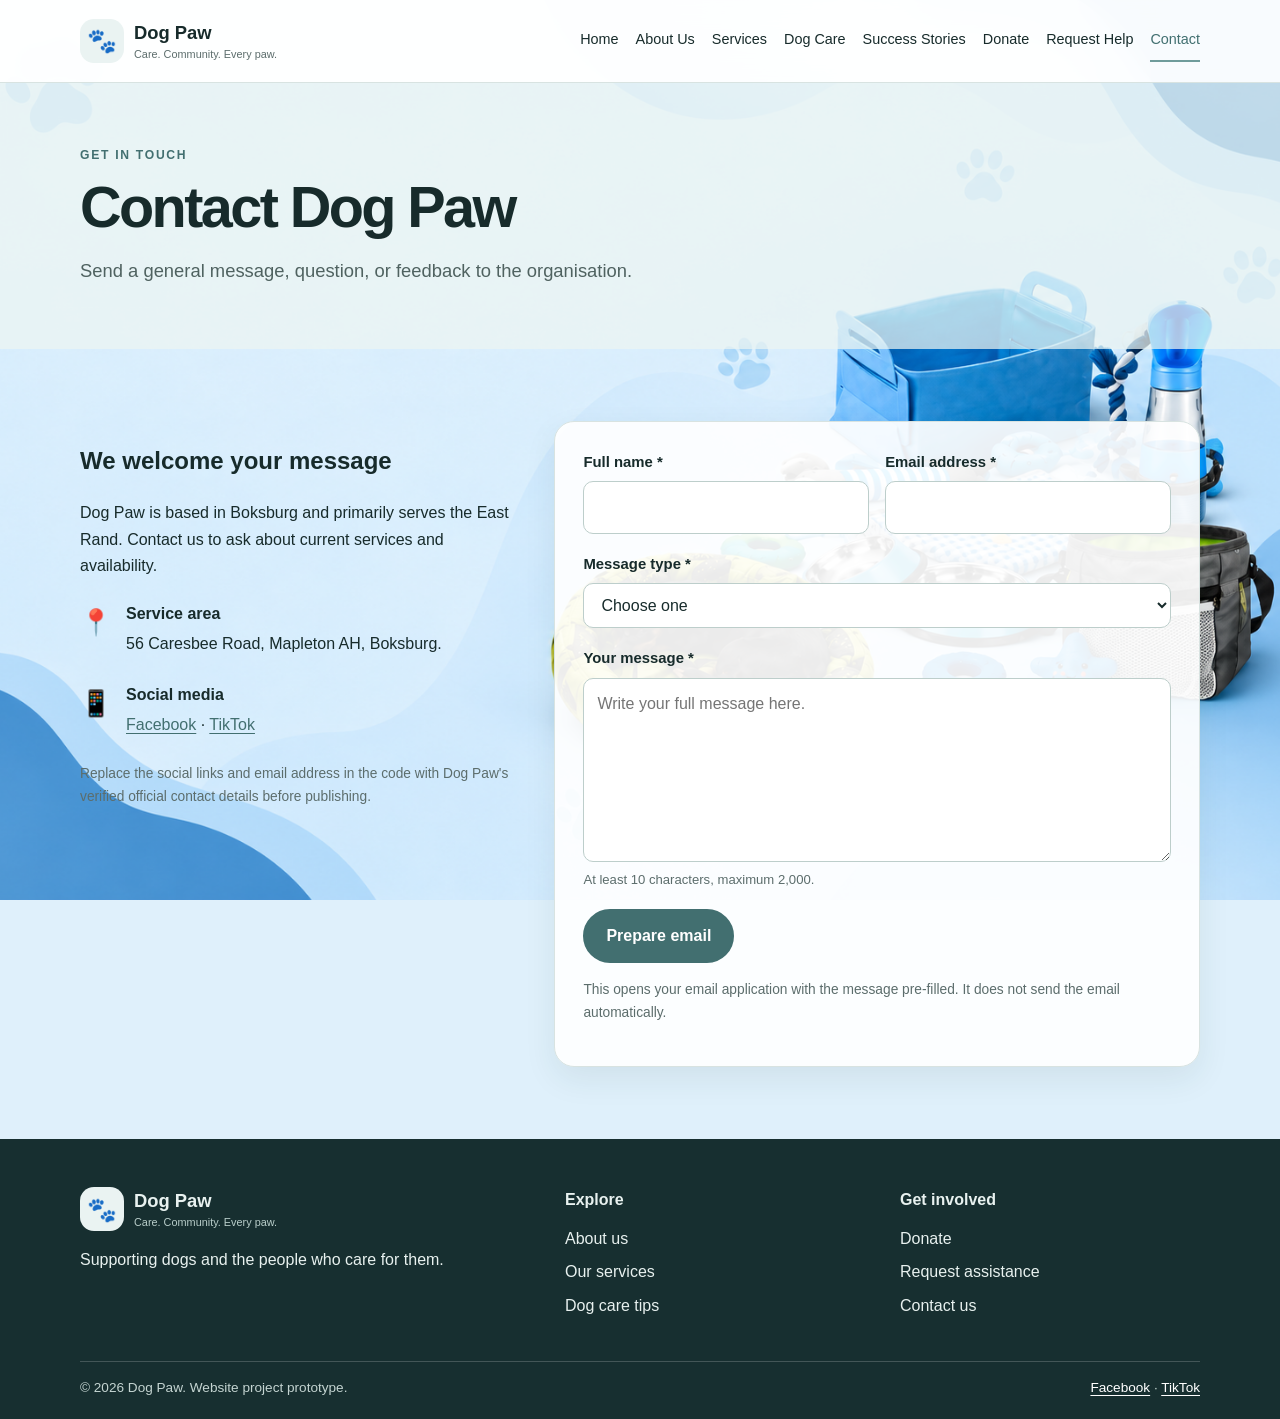
==== Dog-Paw-Final-Website/contact.html @ 816ebf90 "commit" ====
<!doctype html>
<html lang="en-ZA">
<head>
  <meta charset="utf-8">
  <meta name="viewport" content="width=device-width, initial-scale=1">
  <title>Contact Us | Dog Paw</title>
  <meta name="description" content="Send Dog Paw a general message, question, or feedback using our contact form.">
  <meta name="robots" content="index,follow">
  <link rel="stylesheet" href="css/style.css">
</head>
<body>
<a class="skip-link" href="#main">Skip to content</a>
<header class="site-header">
  <div class="container header-inner">
    <a class="brand" href="index.html" aria-label="Dog Paw home"><span class="brand-mark" aria-hidden="true">🐾</span><span>Dog Paw<small>Care. Community. Every paw.</small></span></a>
    <button class="menu-toggle" type="button" aria-expanded="false" aria-controls="site-nav">Menu</button>
    <nav class="site-nav" id="site-nav" aria-label="Main navigation">
        <a href="index.html">Home</a>
        <a href="about.html">About Us</a>
        <a href="services.html">Services</a>
        <a href="dog-care.html">Dog Care</a>
        <a href="success-stories.html">Success Stories</a>
        <a href="donate.html">Donate</a>
        <a href="enquiry.html">Request Help</a>
        <a href="contact.html" aria-current="page">Contact</a>
    </nav>
  </div>
</header>
<main id="main">
<section class="page-hero"><div class="container"><p class="eyebrow">Get in touch</p><h1>Contact Dog Paw</h1><p class="lead">Send a general message, question, or feedback to the organisation.</p></div></section>
<section class="section"><div class="container form-layout"><div><h2>We welcome your message</h2><p>Dog Paw is based in Boksburg and primarily serves the East Rand. Contact us to ask about current services and availability.</p><div class="contact-detail"><span>📍</span><div><strong>Service area</strong><p>56 Caresbee Road, Mapleton AH, Boksburg.</p></div></div><div class="contact-detail"><span>📱</span><div><strong>Social media</strong><p><a href="https://www.facebook.com/" target="_blank" rel="noopener noreferrer">Facebook</a> · <a href="https://www.tiktok.com/" target="_blank" rel="noopener noreferrer">TikTok</a></p></div></div><p class="small-note">Replace the social links and email address in the code with Dog Paw's verified official contact details before publishing.</p></div>
<form id="contact-form" class="form-card" novalidate>
<div class="form-row"><div class="field"><label for="contact-name">Full name *</label><input id="contact-name" name="name" autocomplete="name" required minlength="2"></div><div class="field"><label for="contact-email">Email address *</label><input id="contact-email" name="email" type="email" autocomplete="email" required></div></div>
<div class="field"><label for="contact-type">Message type *</label><select id="contact-type" name="type" required><option value="">Choose one</option><option>General question</option><option>Feedback</option><option>Donation</option><option>Volunteering</option><option>Partnership or sponsorship</option><option>Other</option></select></div>
<div class="field"><label for="contact-message">Your message *</label><textarea id="contact-message" name="message" rows="6" required minlength="10" maxlength="2000" placeholder="Write your full message here."></textarea><small>At least 10 characters, maximum 2,000.</small></div>
<button class="button" type="submit">Prepare email</button><p id="contact-status" class="form-message" aria-live="polite"></p><p class="small-note">This opens your email application with the message pre-filled. It does not send the email automatically.</p>
</form></div></section>
</main>
<footer class="site-footer">
  <div class="container footer-grid">
    <div><a class="brand footer-brand" href="index.html"><span class="brand-mark" aria-hidden="true">🐾</span><span>Dog Paw<small>Care. Community. Every paw.</small></span></a><p>Supporting dogs and the people who care for them.</p></div>
    <div><h2>Explore</h2><a href="about.html">About us</a><a href="services.html">Our services</a><a href="dog-care.html">Dog care tips</a></div>
    <div><h2>Get involved</h2><a href="donate.html">Donate</a><a href="enquiry.html">Request assistance</a><a href="contact.html">Contact us</a></div>
  </div>
  <div class="container footer-bottom"><p>© <span id="year">2026</span> Dog Paw. Website project prototype.</p><p><a href="https://www.facebook.com/" target="_blank" rel="noopener noreferrer">Facebook</a> · <a href="https://www.tiktok.com/" target="_blank" rel="noopener noreferrer">TikTok</a></p></div>
</footer>
<script src="js/script.js" defer></script>
</body>
</html>
---- Dog-Paw-Final-Website/css/style.css ----
/* Dog Paw shared stylesheet */
:root{--ink:#172b2b;--muted:#5c6d6c;--brand:#6f9b9b;--brand-dark:#426f70;--soft:#eaf3f2;--cream:#fbf8f1;--white:#fff;--accent:#f2c66d;--line:#d8e3e1;--shadow:0 12px 32px rgba(29,58,57,.08);--radius:20px}
*{box-sizing:border-box}html{scroll-behavior:smooth}body{margin:0;font-family:Arial,Helvetica,sans-serif;color:var(--ink);background-color:#dff0fb;background-image:url("../images/dog-paw-background.png");background-size:cover;background-position:center top;background-repeat:no-repeat;background-attachment:fixed;line-height:1.65}img{max-width:100%;height:auto}a{color:var(--brand-dark);text-underline-offset:3px}a:hover{color:#244e4e}button,input,select,textarea{font:inherit}button,a{touch-action:manipulation}.container{width:min(1120px,calc(100% - 40px));margin-inline:auto}.narrow{max-width:790px}.skip-link{position:absolute;left:-9999px;top:8px;background:#fff;padding:10px;z-index:100}.skip-link:focus{left:10px}.site-header{position:sticky;top:0;z-index:20;background:rgba(255,255,255,.96);backdrop-filter:blur(12px);border-bottom:1px solid var(--line)}.header-inner{min-height:82px;display:flex;align-items:center;justify-content:space-between;gap:24px}.brand{display:flex;align-items:center;gap:10px;text-decoration:none;color:var(--ink);font-weight:800;font-size:1.15rem;line-height:1.15}.brand-mark{display:grid;place-items:center;width:44px;height:44px;border-radius:14px;background:var(--soft);font-size:1.5rem}.brand small{display:block;color:var(--muted);font-size:.68rem;font-weight:500;margin-top:5px}.site-nav{display:flex;align-items:center;gap:17px}.site-nav a{font-size:.9rem;text-decoration:none;color:var(--ink);padding:8px 0;border-bottom:2px solid transparent}.site-nav a:hover,.site-nav a[aria-current=page]{color:var(--brand-dark);border-color:var(--brand)}.menu-toggle{display:none;border:1px solid var(--line);background:white;border-radius:10px;padding:8px 12px}.hero{background:rgba(243,248,246,.68);padding:72px 0 76px;overflow:hidden}.hero-grid{display:grid;grid-template-columns:1.1fr .9fr;align-items:center;gap:50px}.eyebrow{text-transform:uppercase;letter-spacing:.14em;font-size:.76rem;font-weight:800;color:var(--brand-dark);margin:0 0 12px}.hero h1,.page-hero h1{font-size:clamp(2.4rem,5vw,4.6rem);line-height:1.06;letter-spacing:-.045em;margin:0 0 22px;max-width:780px}.lead{font-size:1.15rem;color:#4f6260;max-width:720px}.button-row{display:flex;flex-wrap:wrap;gap:12px;margin:28px 0}.button{display:inline-flex;justify-content:center;align-items:center;gap:8px;background:var(--brand-dark);color:#fff;text-decoration:none;font-weight:700;border:2px solid var(--brand-dark);border-radius:999px;padding:12px 21px;cursor:pointer;transition:transform .2s,background .2s,box-shadow .2s}.button:hover{background:#315c5d;color:#fff;transform:translateY(-2px);box-shadow:0 7px 18px #426f7030}.button-outline{background:transparent;color:var(--brand-dark)}.button-outline:hover{background:var(--soft);color:var(--brand-dark)}.button-light{background:#fff;border-color:#fff;color:var(--brand-dark)}.button-light:hover{background:var(--cream);color:var(--brand-dark)}.small-note,.muted{font-size:.86rem;color:var(--muted)}.hero-art{min-height:370px;border-radius:40% 40% 28px 28px;background:#dcebe5;position:relative;display:grid;place-items:center;overflow:hidden}.sun{position:absolute;width:250px;height:250px;border-radius:50%;background:#f4d78d;right:4%;top:7%}.dog-emoji{position:relative;z-index:1;font-size:clamp(8rem,18vw,13rem);filter:drop-shadow(0 12px 5px #344b3c20);animation:floaty 4s ease-in-out infinite}.paw{position:absolute;font-size:3rem;opacity:.6}.paw-one{left:10%;top:20%;transform:rotate(-20deg)}.paw-two{right:13%;bottom:17%;transform:rotate(20deg)}.hero-sticker{position:absolute;bottom:22px;left:20px;background:#fff;border-radius:999px;padding:9px 15px;font-size:.85rem;font-weight:800;box-shadow:var(--shadow)}@keyframes floaty{0%,100%{transform:translateY(0)}50%{transform:translateY(-8px)}}.section{padding:72px 0}.section-tint{background:rgba(251,248,241,.68)}.section-heading{text-align:center;max-width:720px;margin:0 auto 36px}.section-heading h2,.split h2,.narrow h2,.container>h2{font-size:clamp(1.8rem,3vw,2.6rem);line-height:1.2;letter-spacing:-.025em;margin:0 0 14px}.card-grid{display:grid;gap:20px}.card-grid.three{grid-template-columns:repeat(3,minmax(0,1fr))}.card-grid.two{grid-template-columns:repeat(2,minmax(0,1fr))}.card{border:1px solid var(--line);border-radius:var(--radius);padding:25px;background:rgba(255,255,255,.88);box-shadow:var(--shadow);transition:transform .2s,box-shadow .2s}.card:hover{transform:translateY(-3px);box-shadow:0 16px 38px rgba(29,58,57,.12)}.card h2,.card h3{font-size:1.25rem;line-height:1.25;margin:12px 0}.card-icon{font-size:2rem;width:58px;height:58px;display:grid;place-items:center;border-radius:17px;background:var(--soft)}.text-link{font-weight:800;text-decoration:none}.split{display:grid;grid-template-columns:1fr 1fr;gap:44px;align-items:center}.quote-card{background:rgba(255,255,255,.9);border-radius:var(--radius);padding:35px;box-shadow:var(--shadow);border:1px solid var(--line)}.quote-mark{font-size:4rem;line-height:.8;color:var(--brand)}.quote-card p{font-size:1.5rem;line-height:1.35;font-weight:700}.quote-label{font-size:.85rem;color:var(--muted)}.cta-band{background:var(--brand-dark);color:#fff;padding:35px 40px;border-radius:var(--radius);display:flex;align-items:center;justify-content:space-between;gap:24px}.cta-band .eyebrow{color:#d9eeee}.cta-band h2{font-size:clamp(1.7rem,3vw,2.3rem);line-height:1.2;margin:0 0 8px}.cta-band p{margin:5px 0}.page-hero{padding:62px 0;background:rgba(238,246,243,.72)}.page-hero h1{font-size:clamp(2.3rem,5vw,3.6rem);margin-bottom:14px}.page-hero .lead{margin-bottom:0}.form-layout{display:grid;grid-template-columns:.8fr 1.2fr;gap:44px;align-items:start}.form-card{padding:28px;border:1px solid var(--line);border-radius:var(--radius);box-shadow:var(--shadow);background:rgba(255,255,255,.92)}.form-row{display:grid;grid-template-columns:1fr 1fr;gap:16px}.field{display:flex;flex-direction:column;gap:7px;margin-bottom:18px}.field label,.search-bar label{font-weight:700;font-size:.93rem}.field input,.field select,.field textarea,.search-bar input{width:100%;border:1px solid #bdcecb;border-radius:10px;padding:12px 13px;color:var(--ink);background:#fff}.field input:focus,.field select:focus,.field textarea:focus,.search-bar input:focus{outline:3px solid #6f9b9b45;border-color:var(--brand-dark)}.field small{color:var(--muted);font-size:.82rem}.form-message{font-weight:700}.form-message.error{color:#9c2f2f}.form-message.success{color:#286344}.result-card,.notice{background:var(--soft);border-left:4px solid var(--brand);padding:16px 18px;border-radius:10px;margin:18px 0}.result-card h3{margin-top:0}.contact-detail{display:flex;gap:14px;align-items:flex-start;margin:22px 0}.contact-detail>span{font-size:1.6rem}.contact-detail p{margin:3px 0}.search-bar{display:grid;grid-template-columns:1fr 2fr 1fr;align-items:center;gap:15px;margin:0 0 25px}.search-bar input{min-width:0}.searchable[hidden]{display:none}.center{text-align:center;margin-top:32px}.accordion{display:grid;gap:12px;margin-top:20px}.accordion details{border:1px solid var(--line);border-radius:12px;padding:16px 19px;background:rgba(255,255,255,.9)}.accordion summary{cursor:pointer;font-weight:800}.accordion details p{margin-bottom:0}.nice-list{padding-left:22px}.nice-list li{margin:10px 0}.story-placeholder{display:grid;place-items:center;min-height:150px;border-radius:14px;background:var(--soft);font-size:4rem}.mt-large{margin-top:48px}.site-footer{background:#172f30;color:#e8f1ef;padding:48px 0 20px}.footer-grid{display:grid;grid-template-columns:1.5fr 1fr 1fr;gap:35px}.footer-brand{color:#fff}.footer-brand small{color:#b9ceca}.site-footer h2{font-size:1rem;margin:0 0 12px}.site-footer a{color:#e8f1ef}.footer-grid>div:not(:first-child) a{display:block;margin:7px 0;text-decoration:none}.footer-bottom{display:flex;justify-content:space-between;gap:20px;border-top:1px solid #ffffff30;margin-top:35px;padding-top:15px;font-size:.85rem;color:#c4d4d1}.footer-bottom p{margin:0}.footer-bottom a{color:#fff}.donation-card{background:#fff9e9}.donation-card .card-icon{background:#fff0c8}
@media(max-width:960px){.site-nav{gap:10px}.site-nav a{font-size:.82rem}.hero-grid{gap:25px}.form-layout{gap:25px}}
@media(max-width:780px){.header-inner{min-height:72px}.menu-toggle{display:block}.site-nav{display:none;position:absolute;top:71px;left:0;right:0;background:#fff;border-bottom:1px solid var(--line);padding:14px 22px 22px;box-shadow:var(--shadow);flex-direction:column;align-items:stretch;gap:3px}.site-nav.open{display:flex}.site-nav a{padding:10px 4px;font-size:1rem}.hero{padding:48px 0}.hero-grid,.split,.form-layout{grid-template-columns:1fr}.hero-art{min-height:280px;order:-1}.card-grid.three{grid-template-columns:repeat(2,minmax(0,1fr))}.cta-band{align-items:flex-start;flex-direction:column}.search-bar{grid-template-columns:1fr}.footer-grid{grid-template-columns:1fr 1fr}.footer-grid>div:first-child{grid-column:1/-1}}
@media(max-width:520px){.container{width:min(100% - 28px,1120px)}.section{padding:52px 0}.page-hero{padding:45px 0}.card-grid.three,.card-grid.two,.form-row,.footer-grid{grid-template-columns:1fr}.footer-grid>div:first-child{grid-column:auto}.hero h1{font-size:2.55rem}.hero-art{min-height:240px}.form-card{padding:20px}.cta-band{padding:26px 22px}.footer-bottom{flex-direction:column}.button-row{align-items:stretch}.button-row .button{width:100%}}
@media(prefers-reduced-motion:reduce){*,*::before,*::after{scroll-behavior:auto!important;animation-duration:.01ms!important;animation-iteration-count:1!important;transition-duration:.01ms!important}}

.service-map{height:360px;width:100%;border:1px solid var(--line);border-radius:16px;overflow:hidden;margin:18px 0}.leaflet-popup-content{font-family:Arial,Helvetica,sans-serif;line-height:1.5}
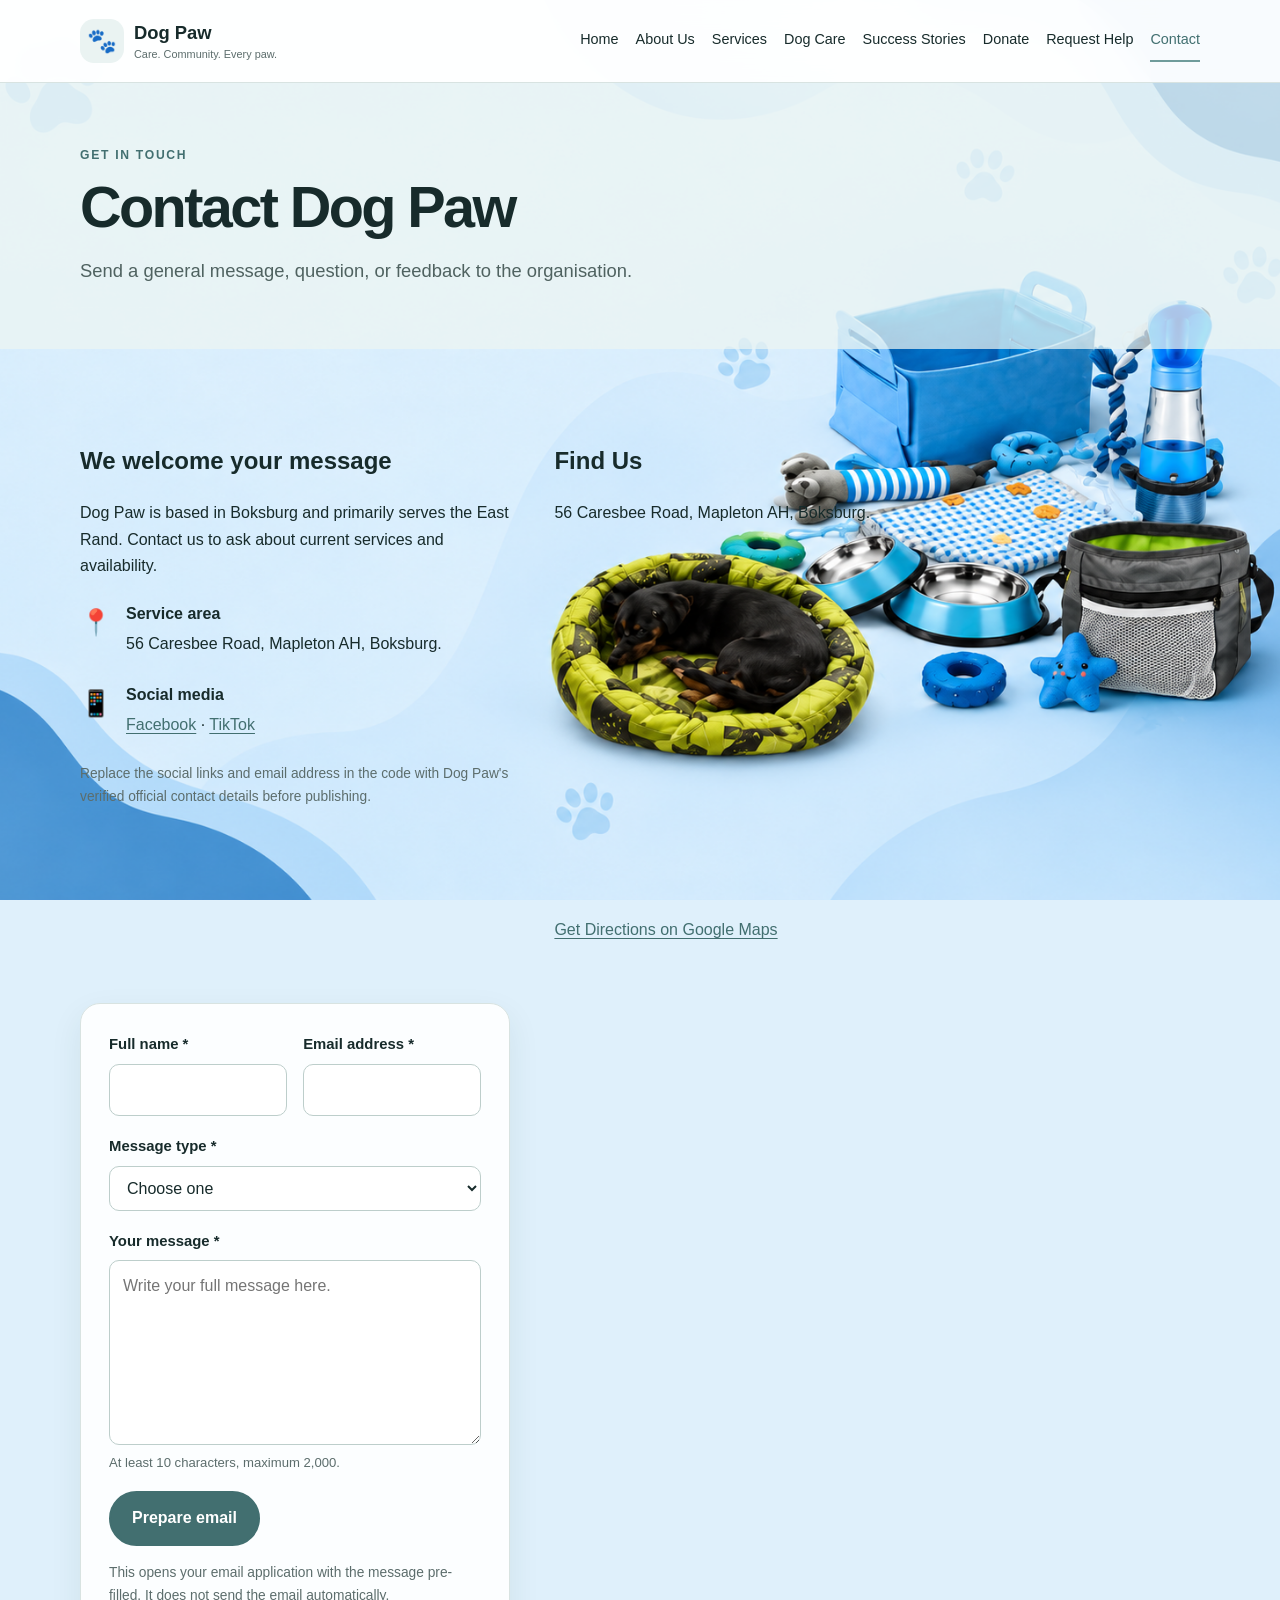
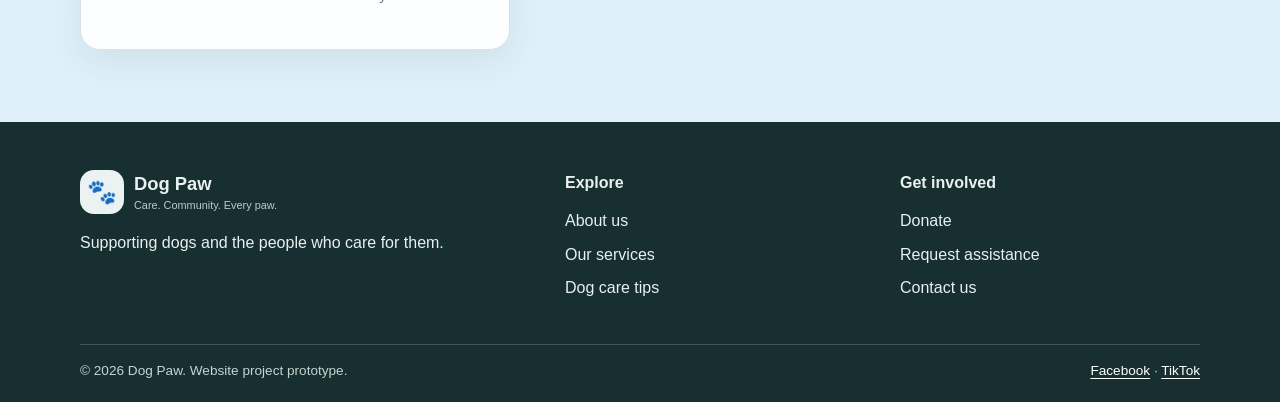
==== commit 9aa266c3: "commit" ====
--- a/Dog-Paw-Final-Website/contact.html
+++ b/Dog-Paw-Final-Website/contact.html
@@ -29,6 +29,29 @@
 <main id="main">
 <section class="page-hero"><div class="container"><p class="eyebrow">Get in touch</p><h1>Contact Dog Paw</h1><p class="lead">Send a general message, question, or feedback to the organisation.</p></div></section>
 <section class="section"><div class="container form-layout"><div><h2>We welcome your message</h2><p>Dog Paw is based in Boksburg and primarily serves the East Rand. Contact us to ask about current services and availability.</p><div class="contact-detail"><span>📍</span><div><strong>Service area</strong><p>56 Caresbee Road, Mapleton AH, Boksburg.</p></div></div><div class="contact-detail"><span>📱</span><div><strong>Social media</strong><p><a href="https://www.facebook.com/" target="_blank" rel="noopener noreferrer">Facebook</a> · <a href="https://www.tiktok.com/" target="_blank" rel="noopener noreferrer">TikTok</a></p></div></div><p class="small-note">Replace the social links and email address in the code with Dog Paw's verified official contact details before publishing.</p></div>
+  <!-- Interactive Google Map -->
+<div class="map-container">
+    <h2>Find Us</h2>
+    <p>56 Caresbee Road, Mapleton AH, Boksburg.</p>
+
+    <iframe
+        title="Dog Paw location in Boksburg"
+        src="https://maps.google.com/maps?q=56%20Caresbee%20Road%2C%20Mapleton%20AH%2C%20Boksburg%2C%20South%20Africa&z=15&output=embed"
+        width="100%"
+        height="350"
+        style="border: 0; border-radius: 10px;"
+        loading="lazy"
+        allowfullscreen>
+    </iframe>
+
+    <p>
+        <a href="https://www.google.com/maps/search/?api=1&query=56%20Caresbee%20Road%2C%20Mapleton%20AH%2C%20Boksburg%2C%20South%20Africa"
+           target="_blank"
+           rel="noopener noreferrer">
+            Get Directions on Google Maps
+        </a>
+    </p>
+</div>
 <form id="contact-form" class="form-card" novalidate>
 <div class="form-row"><div class="field"><label for="contact-name">Full name *</label><input id="contact-name" name="name" autocomplete="name" required minlength="2"></div><div class="field"><label for="contact-email">Email address *</label><input id="contact-email" name="email" type="email" autocomplete="email" required></div></div>
 <div class="field"><label for="contact-type">Message type *</label><select id="contact-type" name="type" required><option value="">Choose one</option><option>General question</option><option>Feedback</option><option>Donation</option><option>Volunteering</option><option>Partnership or sponsorship</option><option>Other</option></select></div>
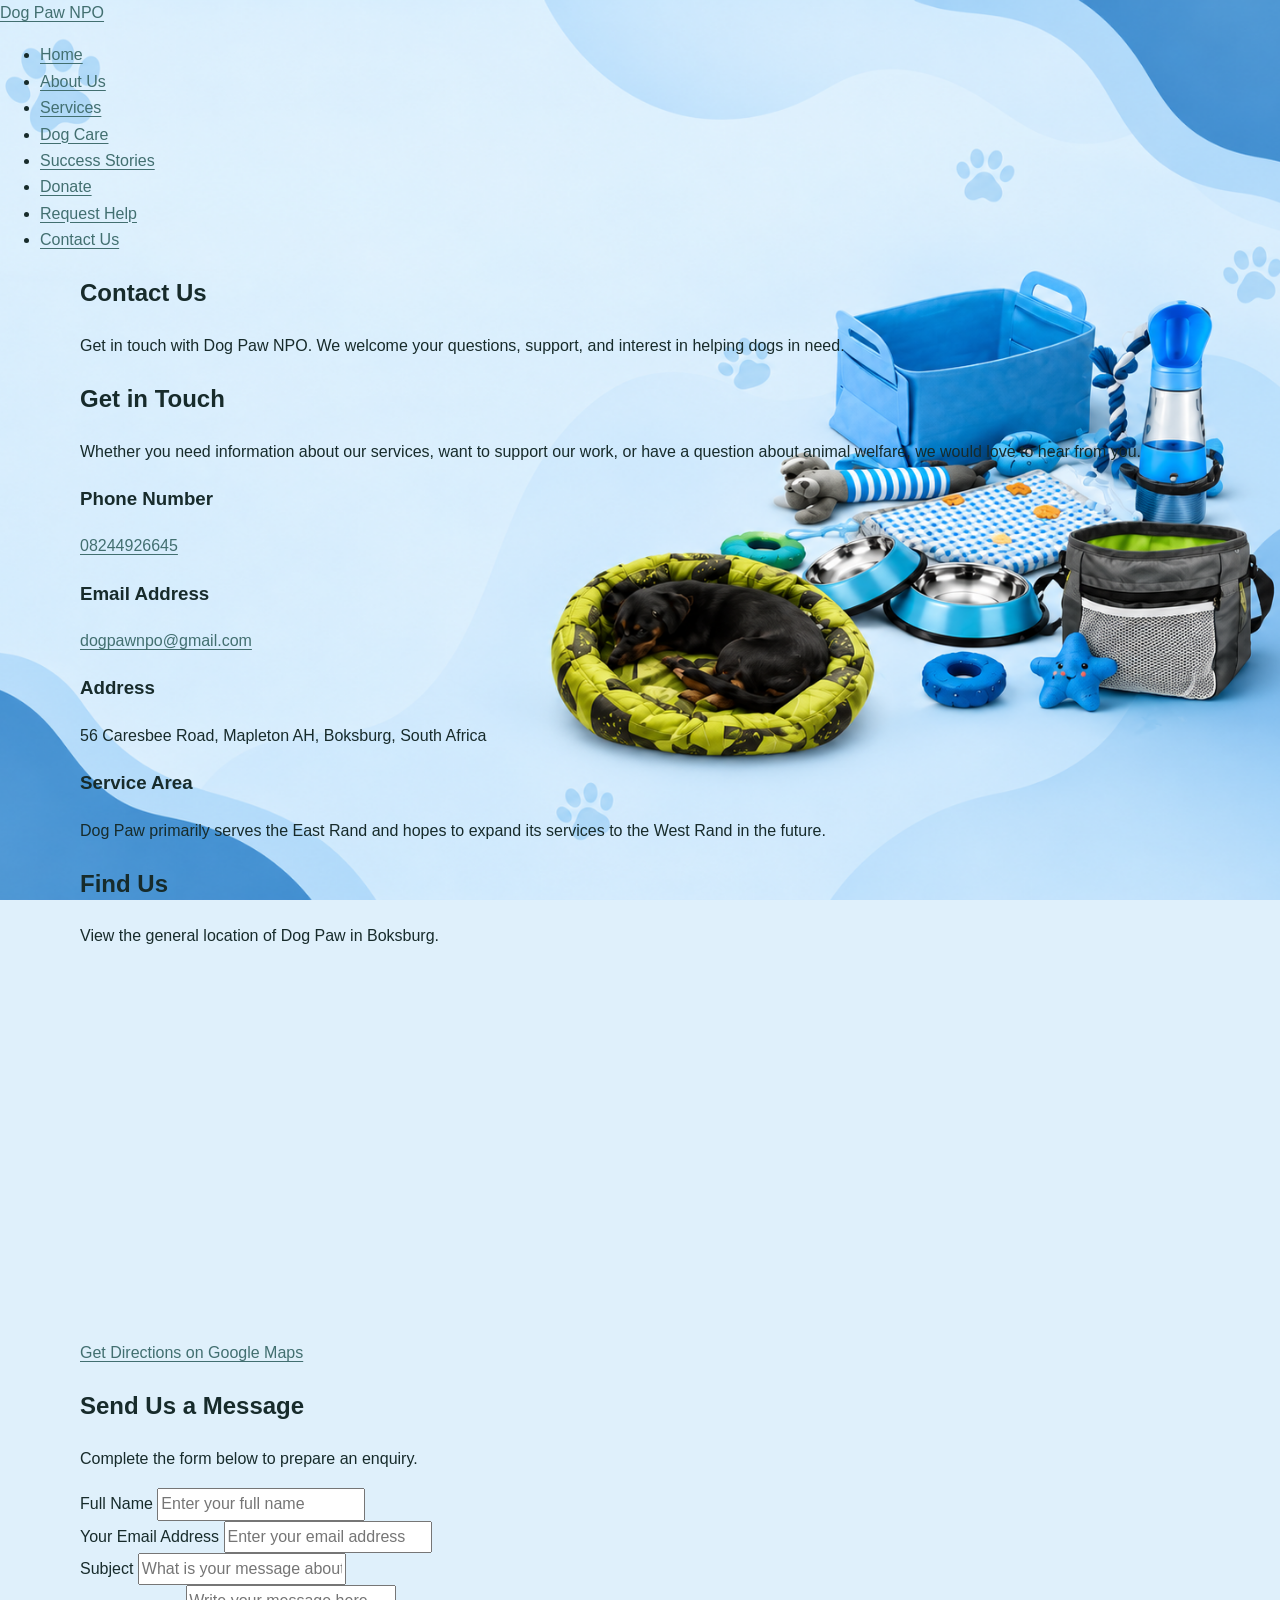
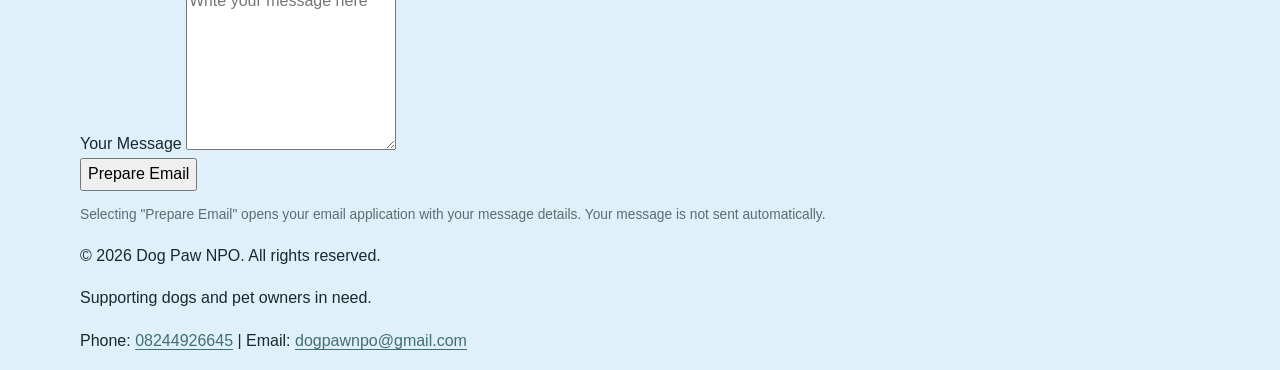
==== commit d112b396: "commit" ====
--- a/Dog-Paw-Final-Website/contact.html
+++ b/Dog-Paw-Final-Website/contact.html
@@ -1,72 +1,213 @@
-<!doctype html>
-<html lang="en-ZA">
+<!DOCTYPE html>
+<html lang="en">
 <head>
-  <meta charset="utf-8">
-  <meta name="viewport" content="width=device-width, initial-scale=1">
-  <title>Contact Us | Dog Paw</title>
-  <meta name="description" content="Send Dog Paw a general message, question, or feedback using our contact form.">
-  <meta name="robots" content="index,follow">
-  <link rel="stylesheet" href="css/style.css">
+    <meta charset="UTF-8">
+    <meta name="viewport" content="width=device-width, initial-scale=1.0">
+    <meta name="description" content="Contact Dog Paw NPO for information about dog welfare, support for pet owners, donations, and community assistance.">
+    <title>Contact Us | Dog Paw NPO</title>
+    <link rel="stylesheet" href="css/style.css">
 </head>
+
 <body>
-<a class="skip-link" href="#main">Skip to content</a>
-<header class="site-header">
-  <div class="container header-inner">
-    <a class="brand" href="index.html" aria-label="Dog Paw home"><span class="brand-mark" aria-hidden="true">🐾</span><span>Dog Paw<small>Care. Community. Every paw.</small></span></a>
-    <button class="menu-toggle" type="button" aria-expanded="false" aria-controls="site-nav">Menu</button>
-    <nav class="site-nav" id="site-nav" aria-label="Main navigation">
-        <a href="index.html">Home</a>
-        <a href="about.html">About Us</a>
-        <a href="services.html">Services</a>
-        <a href="dog-care.html">Dog Care</a>
-        <a href="success-stories.html">Success Stories</a>
-        <a href="donate.html">Donate</a>
-        <a href="enquiry.html">Request Help</a>
-        <a href="contact.html" aria-current="page">Contact</a>
-    </nav>
-  </div>
-</header>
-<main id="main">
-<section class="page-hero"><div class="container"><p class="eyebrow">Get in touch</p><h1>Contact Dog Paw</h1><p class="lead">Send a general message, question, or feedback to the organisation.</p></div></section>
-<section class="section"><div class="container form-layout"><div><h2>We welcome your message</h2><p>Dog Paw is based in Boksburg and primarily serves the East Rand. Contact us to ask about current services and availability.</p><div class="contact-detail"><span>📍</span><div><strong>Service area</strong><p>56 Caresbee Road, Mapleton AH, Boksburg.</p></div></div><div class="contact-detail"><span>📱</span><div><strong>Social media</strong><p><a href="https://www.facebook.com/" target="_blank" rel="noopener noreferrer">Facebook</a> · <a href="https://www.tiktok.com/" target="_blank" rel="noopener noreferrer">TikTok</a></p></div></div><p class="small-note">Replace the social links and email address in the code with Dog Paw's verified official contact details before publishing.</p></div>
-  <!-- Interactive Google Map -->
-<div class="map-container">
-    <h2>Find Us</h2>
-    <p>56 Caresbee Road, Mapleton AH, Boksburg.</p>
-
-    <iframe
-        title="Dog Paw location in Boksburg"
-        src="https://maps.google.com/maps?q=56%20Caresbee%20Road%2C%20Mapleton%20AH%2C%20Boksburg%2C%20South%20Africa&z=15&output=embed"
-        width="100%"
-        height="350"
-        style="border: 0; border-radius: 10px;"
-        loading="lazy"
-        allowfullscreen>
-    </iframe>
-
-    <p>
-        <a href="https://www.google.com/maps/search/?api=1&query=56%20Caresbee%20Road%2C%20Mapleton%20AH%2C%20Boksburg%2C%20South%20Africa"
-           target="_blank"
-           rel="noopener noreferrer">
-            Get Directions on Google Maps
-        </a>
-    </p>
-</div>
-<form id="contact-form" class="form-card" novalidate>
-<div class="form-row"><div class="field"><label for="contact-name">Full name *</label><input id="contact-name" name="name" autocomplete="name" required minlength="2"></div><div class="field"><label for="contact-email">Email address *</label><input id="contact-email" name="email" type="email" autocomplete="email" required></div></div>
-<div class="field"><label for="contact-type">Message type *</label><select id="contact-type" name="type" required><option value="">Choose one</option><option>General question</option><option>Feedback</option><option>Donation</option><option>Volunteering</option><option>Partnership or sponsorship</option><option>Other</option></select></div>
-<div class="field"><label for="contact-message">Your message *</label><textarea id="contact-message" name="message" rows="6" required minlength="10" maxlength="2000" placeholder="Write your full message here."></textarea><small>At least 10 characters, maximum 2,000.</small></div>
-<button class="button" type="submit">Prepare email</button><p id="contact-status" class="form-message" aria-live="polite"></p><p class="small-note">This opens your email application with the message pre-filled. It does not send the email automatically.</p>
-</form></div></section>
-</main>
-<footer class="site-footer">
-  <div class="container footer-grid">
-    <div><a class="brand footer-brand" href="index.html"><span class="brand-mark" aria-hidden="true">🐾</span><span>Dog Paw<small>Care. Community. Every paw.</small></span></a><p>Supporting dogs and the people who care for them.</p></div>
-    <div><h2>Explore</h2><a href="about.html">About us</a><a href="services.html">Our services</a><a href="dog-care.html">Dog care tips</a></div>
-    <div><h2>Get involved</h2><a href="donate.html">Donate</a><a href="enquiry.html">Request assistance</a><a href="contact.html">Contact us</a></div>
-  </div>
-  <div class="container footer-bottom"><p>© <span id="year">2026</span> Dog Paw. Website project prototype.</p><p><a href="https://www.facebook.com/" target="_blank" rel="noopener noreferrer">Facebook</a> · <a href="https://www.tiktok.com/" target="_blank" rel="noopener noreferrer">TikTok</a></p></div>
-</footer>
-<script src="js/script.js" defer></script>
+
+    <header>
+        <nav class="navbar">
+            <a href="index.html" class="logo">Dog Paw NPO</a>
+
+            <ul class="nav-links">
+                <li><a href="index.html">Home</a></li>
+                <li><a href="about.html">About Us</a></li>
+                <li><a href="services.html">Services</a></li>
+                <li><a href="dog-care.html">Dog Care</a></li>
+                <li><a href="success-stories.html">Success Stories</a></li>
+                <li><a href="donate.html">Donate</a></li>
+                <li><a href="enquiry.html">Request Help</a></li>
+                <li><a href="contact.html" aria-current="page">Contact Us</a></li>
+            </ul>
+        </nav>
+    </header>
+
+    <main>
+        <section class="page-header">
+            <div class="container">
+                <h1>Contact Us</h1>
+                <p>Get in touch with Dog Paw NPO. We welcome your questions, support, and interest in helping dogs in need.</p>
+            </div>
+        </section>
+
+        <section class="contact-section">
+            <div class="container">
+
+                <div class="contact-details">
+                    <h2>Get in Touch</h2>
+
+                    <p>
+                        Whether you need information about our services,
+                        want to support our work, or have a question about
+                        animal welfare, we would love to hear from you.
+                    </p>
+
+                    <div class="contact-item">
+                        <h3>Phone Number</h3>
+                        <p>
+                            <a href="tel:08244926645">08244926645</a>
+                        </p>
+                    </div>
+
+                    <div class="contact-item">
+                        <h3>Email Address</h3>
+                        <p>
+                            <a href="mailto:dogpawnpo@gmail.com">
+                                dogpawnpo@gmail.com
+                            </a>
+                        </p>
+                    </div>
+
+                    <div class="contact-item">
+                        <h3>Address</h3>
+                        <p>56 Caresbee Road, Mapleton AH, Boksburg, South Africa</p>
+                    </div>
+
+                    <div class="contact-item">
+                        <h3>Service Area</h3>
+                        <p>
+                            Dog Paw primarily serves the East Rand and hopes
+                            to expand its services to the West Rand in the future.
+                        </p>
+                    </div>
+                </div>
+
+                <div class="map-container">
+                    <h2>Find Us</h2>
+                    <p>View the general location of Dog Paw in Boksburg.</p>
+
+                    <iframe
+                        title="Map showing the address of Dog Paw NPO in Boksburg"
+                        src="https://maps.google.com/maps?q=56%20Caresbee%20Road%2C%20Mapleton%20AH%2C%20Boksburg%2C%20South%20Africa&z=14&output=embed"
+                        width="100%"
+                        height="350"
+                        style="border: 0; border-radius: 10px;"
+                        loading="lazy"
+                        referrerpolicy="no-referrer-when-downgrade"
+                        allowfullscreen>
+                    </iframe>
+
+                    <p>
+                        <a
+                            href="https://www.google.com/maps/search/?api=1&query=56%20Caresbee%20Road%2C%20Mapleton%20AH%2C%20Boksburg%2C%20South%20Africa"
+                            target="_blank"
+                            rel="noopener noreferrer">
+                            Get Directions on Google Maps
+                        </a>
+                    </p>
+                </div>
+
+                <div class="contact-form-container">
+                    <h2>Send Us a Message</h2>
+                    <p>Complete the form below to prepare an enquiry.</p>
+
+                    <form id="contact-form">
+
+                        <div class="form-group">
+                            <label for="name">Full Name</label>
+                            <input
+                                type="text"
+                                id="name"
+                                name="name"
+                                placeholder="Enter your full name"
+                                required>
+                        </div>
+
+                        <div class="form-group">
+                            <label for="email">Your Email Address</label>
+                            <input
+                                type="email"
+                                id="email"
+                                name="email"
+                                placeholder="Enter your email address"
+                                required>
+                        </div>
+
+                        <div class="form-group">
+                            <label for="subject">Subject</label>
+                            <input
+                                type="text"
+                                id="subject"
+                                name="subject"
+                                placeholder="What is your message about?"
+                                required>
+                        </div>
+
+                        <div class="form-group">
+                            <label for="message">Your Message</label>
+                            <textarea
+                                id="message"
+                                name="message"
+                                rows="6"
+                                placeholder="Write your message here"
+                                required></textarea>
+                        </div>
+
+                        <button type="submit" class="btn">
+                            Prepare Email
+                        </button>
+
+                    </form>
+
+                    <p class="small-note">
+                        Selecting "Prepare Email" opens your email application
+                        with your message details. Your message is not sent
+                        automatically.
+                    </p>
+                </div>
+
+            </div>
+        </section>
+    </main>
+
+    <footer>
+        <div class="container">
+            <p>&copy; 2026 Dog Paw NPO. All rights reserved.</p>
+            <p>Supporting dogs and pet owners in need.</p>
+            <p>
+                Phone:
+                <a href="tel:08244926645">08244926645</a>
+                |
+                Email:
+                <a href="mailto:dogpawnpo@gmail.com">dogpawnpo@gmail.com</a>
+            </p>
+        </div>
+    </footer>
+
+    <script src="js/script.js"></script>
+
+    <script>
+        const contactForm = document.getElementById("contact-form");
+
+        if (contactForm) {
+            contactForm.addEventListener("submit", function (event) {
+                event.preventDefault();
+
+                const name = document.getElementById("name").value.trim();
+                const email = document.getElementById("email").value.trim();
+                const subject = document.getElementById("subject").value.trim();
+                const message = document.getElementById("message").value.trim();
+
+                const recipient = "dogpawnpo@gmail.com";
+                const emailSubject = encodeURIComponent(subject);
+                const emailBody = encodeURIComponent(
+                    "Name: " + name +
+                    "\nEmail: " + email +
+                    "\n\nMessage:\n" + message
+                );
+
+                window.location.href =
+                    "mailto:" + recipient +
+                    "?subject=" + emailSubject +
+                    "&body=" + emailBody;
+            });
+        }
+    </script>
+
 </body>
-</html>
+</html>
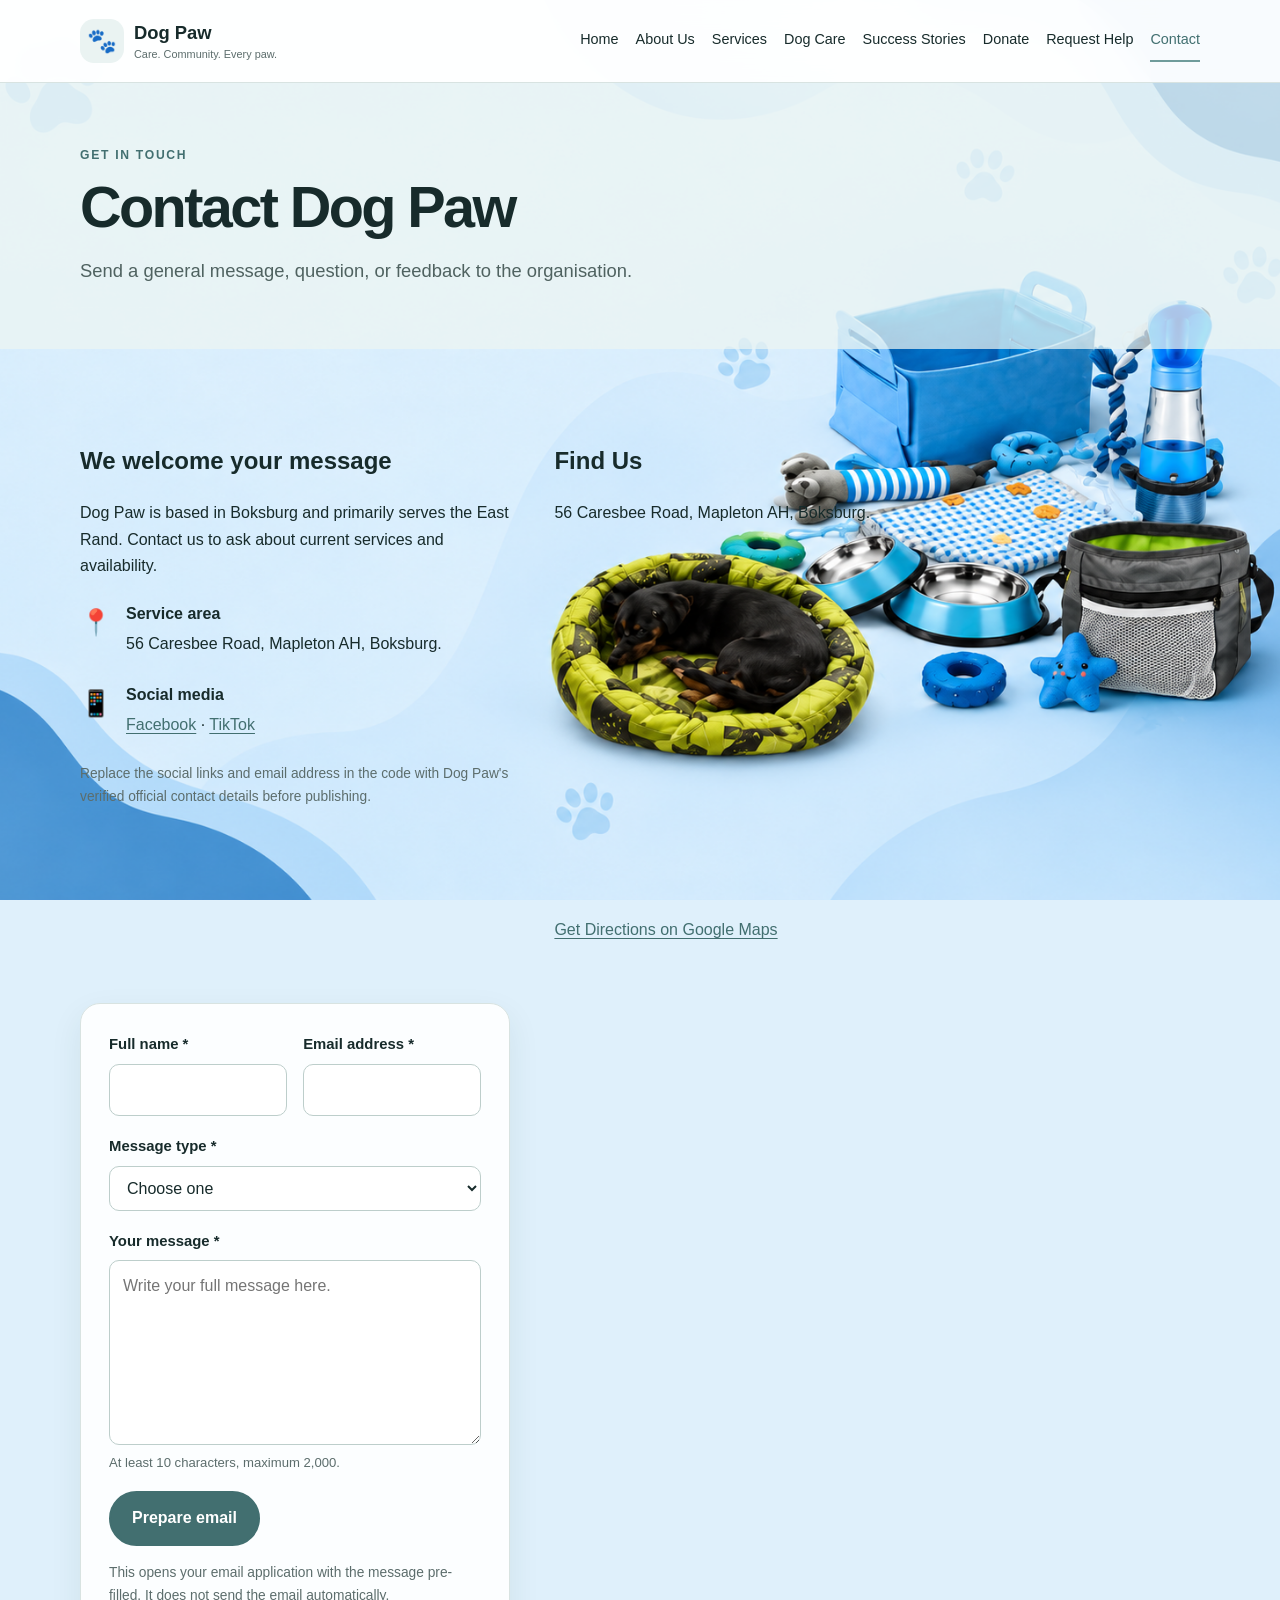
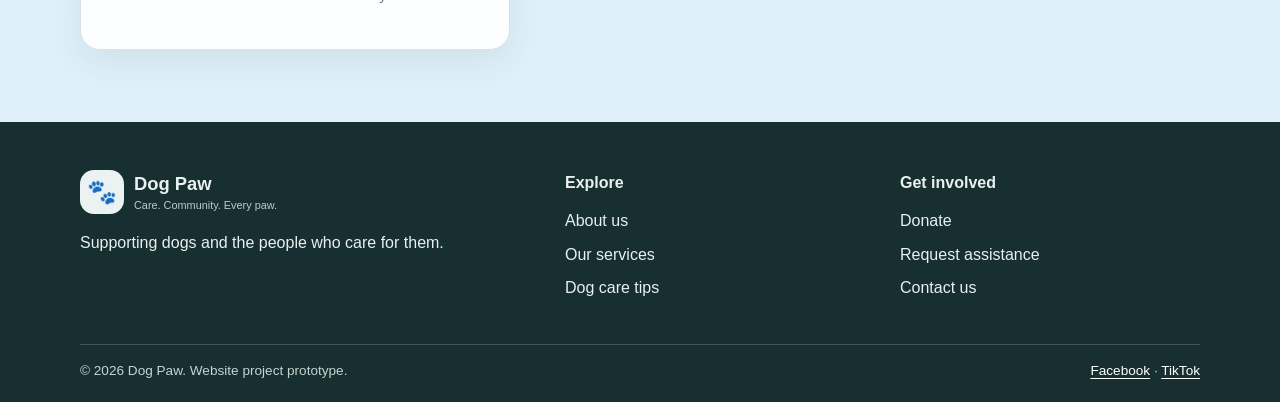
==== commit e95c7d66: "commit" ====
--- a/Dog-Paw-Final-Website/contact.html
+++ b/Dog-Paw-Final-Website/contact.html
@@ -1,213 +1,72 @@
-<!DOCTYPE html>
-<html lang="en">
+<!doctype html>
+<html lang="en-ZA">
 <head>
-    <meta charset="UTF-8">
-    <meta name="viewport" content="width=device-width, initial-scale=1.0">
-    <meta name="description" content="Contact Dog Paw NPO for information about dog welfare, support for pet owners, donations, and community assistance.">
-    <title>Contact Us | Dog Paw NPO</title>
-    <link rel="stylesheet" href="css/style.css">
+  <meta charset="utf-8">
+  <meta name="viewport" content="width=device-width, initial-scale=1">
+  <title>Contact Us | Dog Paw</title>
+  <meta name="description" content="Send Dog Paw a general message, question, or feedback using our contact form.">
+  <meta name="robots" content="index,follow">
+  <link rel="stylesheet" href="css/style.css">
 </head>
+<body>
+<a class="skip-link" href="#main">Skip to content</a>
+<header class="site-header">
+  <div class="container header-inner">
+    <a class="brand" href="index.html" aria-label="Dog Paw home"><span class="brand-mark" aria-hidden="true">🐾</span><span>Dog Paw<small>Care. Community. Every paw.</small></span></a>
+    <button class="menu-toggle" type="button" aria-expanded="false" aria-controls="site-nav">Menu</button>
+    <nav class="site-nav" id="site-nav" aria-label="Main navigation">
+        <a href="index.html">Home</a>
+        <a href="about.html">About Us</a>
+        <a href="services.html">Services</a>
+        <a href="dog-care.html">Dog Care</a>
+        <a href="success-stories.html">Success Stories</a>
+        <a href="donate.html">Donate</a>
+        <a href="enquiry.html">Request Help</a>
+        <a href="contact.html" aria-current="page">Contact</a>
+    </nav>
+  </div>
+</header>
+<main id="main">
+<section class="page-hero"><div class="container"><p class="eyebrow">Get in touch</p><h1>Contact Dog Paw</h1><p class="lead">Send a general message, question, or feedback to the organisation.</p></div></section>
+<section class="section"><div class="container form-layout"><div><h2>We welcome your message</h2><p>Dog Paw is based in Boksburg and primarily serves the East Rand. Contact us to ask about current services and availability.</p><div class="contact-detail"><span>📍</span><div><strong>Service area</strong><p>56 Caresbee Road, Mapleton AH, Boksburg.</p></div></div><div class="contact-detail"><span>📱</span><div><strong>Social media</strong><p><a href="https://www.facebook.com/" target="_blank" rel="noopener noreferrer">Facebook</a> · <a href="https://www.tiktok.com/" target="_blank" rel="noopener noreferrer">TikTok</a></p></div></div><p class="small-note">Replace the social links and email address in the code with Dog Paw's verified official contact details before publishing.</p></div>
+  <!-- Interactive Google Map -->
+<div class="map-container">
+    <h2>Find Us</h2>
+    <p>56 Caresbee Road, Mapleton AH, Boksburg.</p>
 
-<body>
+    <iframe
+        title="Dog Paw location in Boksburg"
+        src="https://maps.google.com/maps?q=56%20Caresbee%20Road%2C%20Mapleton%20AH%2C%20Boksburg%2C%20South%20Africa&z=15&output=embed"
+        width="100%"
+        height="350"
+        style="border: 0; border-radius: 10px;"
+        loading="lazy"
+        allowfullscreen>
+    </iframe>
 
-    <header>
-        <nav class="navbar">
-            <a href="index.html" class="logo">Dog Paw NPO</a>
-
-            <ul class="nav-links">
-                <li><a href="index.html">Home</a></li>
-                <li><a href="about.html">About Us</a></li>
-                <li><a href="services.html">Services</a></li>
-                <li><a href="dog-care.html">Dog Care</a></li>
-                <li><a href="success-stories.html">Success Stories</a></li>
-                <li><a href="donate.html">Donate</a></li>
-                <li><a href="enquiry.html">Request Help</a></li>
-                <li><a href="contact.html" aria-current="page">Contact Us</a></li>
-            </ul>
-        </nav>
-    </header>
-
-    <main>
-        <section class="page-header">
-            <div class="container">
-                <h1>Contact Us</h1>
-                <p>Get in touch with Dog Paw NPO. We welcome your questions, support, and interest in helping dogs in need.</p>
-            </div>
-        </section>
-
-        <section class="contact-section">
-            <div class="container">
-
-                <div class="contact-details">
-                    <h2>Get in Touch</h2>
-
-                    <p>
-                        Whether you need information about our services,
-                        want to support our work, or have a question about
-                        animal welfare, we would love to hear from you.
-                    </p>
-
-                    <div class="contact-item">
-                        <h3>Phone Number</h3>
-                        <p>
-                            <a href="tel:08244926645">08244926645</a>
-                        </p>
-                    </div>
-
-                    <div class="contact-item">
-                        <h3>Email Address</h3>
-                        <p>
-                            <a href="mailto:dogpawnpo@gmail.com">
-                                dogpawnpo@gmail.com
-                            </a>
-                        </p>
-                    </div>
-
-                    <div class="contact-item">
-                        <h3>Address</h3>
-                        <p>56 Caresbee Road, Mapleton AH, Boksburg, South Africa</p>
-                    </div>
-
-                    <div class="contact-item">
-                        <h3>Service Area</h3>
-                        <p>
-                            Dog Paw primarily serves the East Rand and hopes
-                            to expand its services to the West Rand in the future.
-                        </p>
-                    </div>
-                </div>
-
-                <div class="map-container">
-                    <h2>Find Us</h2>
-                    <p>View the general location of Dog Paw in Boksburg.</p>
-
-                    <iframe
-                        title="Map showing the address of Dog Paw NPO in Boksburg"
-                        src="https://maps.google.com/maps?q=56%20Caresbee%20Road%2C%20Mapleton%20AH%2C%20Boksburg%2C%20South%20Africa&z=14&output=embed"
-                        width="100%"
-                        height="350"
-                        style="border: 0; border-radius: 10px;"
-                        loading="lazy"
-                        referrerpolicy="no-referrer-when-downgrade"
-                        allowfullscreen>
-                    </iframe>
-
-                    <p>
-                        <a
-                            href="https://www.google.com/maps/search/?api=1&query=56%20Caresbee%20Road%2C%20Mapleton%20AH%2C%20Boksburg%2C%20South%20Africa"
-                            target="_blank"
-                            rel="noopener noreferrer">
-                            Get Directions on Google Maps
-                        </a>
-                    </p>
-                </div>
-
-                <div class="contact-form-container">
-                    <h2>Send Us a Message</h2>
-                    <p>Complete the form below to prepare an enquiry.</p>
-
-                    <form id="contact-form">
-
-                        <div class="form-group">
-                            <label for="name">Full Name</label>
-                            <input
-                                type="text"
-                                id="name"
-                                name="name"
-                                placeholder="Enter your full name"
-                                required>
-                        </div>
-
-                        <div class="form-group">
-                            <label for="email">Your Email Address</label>
-                            <input
-                                type="email"
-                                id="email"
-                                name="email"
-                                placeholder="Enter your email address"
-                                required>
-                        </div>
-
-                        <div class="form-group">
-                            <label for="subject">Subject</label>
-                            <input
-                                type="text"
-                                id="subject"
-                                name="subject"
-                                placeholder="What is your message about?"
-                                required>
-                        </div>
-
-                        <div class="form-group">
-                            <label for="message">Your Message</label>
-                            <textarea
-                                id="message"
-                                name="message"
-                                rows="6"
-                                placeholder="Write your message here"
-                                required></textarea>
-                        </div>
-
-                        <button type="submit" class="btn">
-                            Prepare Email
-                        </button>
-
-                    </form>
-
-                    <p class="small-note">
-                        Selecting "Prepare Email" opens your email application
-                        with your message details. Your message is not sent
-                        automatically.
-                    </p>
-                </div>
-
-            </div>
-        </section>
-    </main>
-
-    <footer>
-        <div class="container">
-            <p>&copy; 2026 Dog Paw NPO. All rights reserved.</p>
-            <p>Supporting dogs and pet owners in need.</p>
-            <p>
-                Phone:
-                <a href="tel:08244926645">08244926645</a>
-                |
-                Email:
-                <a href="mailto:dogpawnpo@gmail.com">dogpawnpo@gmail.com</a>
-            </p>
-        </div>
-    </footer>
-
-    <script src="js/script.js"></script>
-
-    <script>
-        const contactForm = document.getElementById("contact-form");
-
-        if (contactForm) {
-            contactForm.addEventListener("submit", function (event) {
-                event.preventDefault();
-
-                const name = document.getElementById("name").value.trim();
-                const email = document.getElementById("email").value.trim();
-                const subject = document.getElementById("subject").value.trim();
-                const message = document.getElementById("message").value.trim();
-
-                const recipient = "dogpawnpo@gmail.com";
-                const emailSubject = encodeURIComponent(subject);
-                const emailBody = encodeURIComponent(
-                    "Name: " + name +
-                    "\nEmail: " + email +
-                    "\n\nMessage:\n" + message
-                );
-
-                window.location.href =
-                    "mailto:" + recipient +
-                    "?subject=" + emailSubject +
-                    "&body=" + emailBody;
-            });
-        }
-    </script>
-
+    <p>
+        <a href="https://www.google.com/maps/search/?api=1&query=56%20Caresbee%20Road%2C%20Mapleton%20AH%2C%20Boksburg%2C%20South%20Africa"
+           target="_blank"
+           rel="noopener noreferrer">
+            Get Directions on Google Maps
+        </a>
+    </p>
+</div>
+<form id="contact-form" class="form-card" novalidate>
+<div class="form-row"><div class="field"><label for="contact-name">Full name *</label><input id="contact-name" name="name" autocomplete="name" required minlength="2"></div><div class="field"><label for="contact-email">Email address *</label><input id="contact-email" name="email" type="email" autocomplete="email" required></div></div>
+<div class="field"><label for="contact-type">Message type *</label><select id="contact-type" name="type" required><option value="">Choose one</option><option>General question</option><option>Feedback</option><option>Donation</option><option>Volunteering</option><option>Partnership or sponsorship</option><option>Other</option></select></div>
+<div class="field"><label for="contact-message">Your message *</label><textarea id="contact-message" name="message" rows="6" required minlength="10" maxlength="2000" placeholder="Write your full message here."></textarea><small>At least 10 characters, maximum 2,000.</small></div>
+<button class="button" type="submit">Prepare email</button><p id="contact-status" class="form-message" aria-live="polite"></p><p class="small-note">This opens your email application with the message pre-filled. It does not send the email automatically.</p>
+</form></div></section>
+</main>
+<footer class="site-footer">
+  <div class="container footer-grid">
+    <div><a class="brand footer-brand" href="index.html"><span class="brand-mark" aria-hidden="true">🐾</span><span>Dog Paw<small>Care. Community. Every paw.</small></span></a><p>Supporting dogs and the people who care for them.</p></div>
+    <div><h2>Explore</h2><a href="about.html">About us</a><a href="services.html">Our services</a><a href="dog-care.html">Dog care tips</a></div>
+    <div><h2>Get involved</h2><a href="donate.html">Donate</a><a href="enquiry.html">Request assistance</a><a href="contact.html">Contact us</a></div>
+  </div>
+  <div class="container footer-bottom"><p>© <span id="year">2026</span> Dog Paw. Website project prototype.</p><p><a href="https://www.facebook.com/" target="_blank" rel="noopener noreferrer">Facebook</a> · <a href="https://www.tiktok.com/" target="_blank" rel="noopener noreferrer">TikTok</a></p></div>
+</footer>
+<script src="js/script.js" defer></script>
 </body>
 </html>
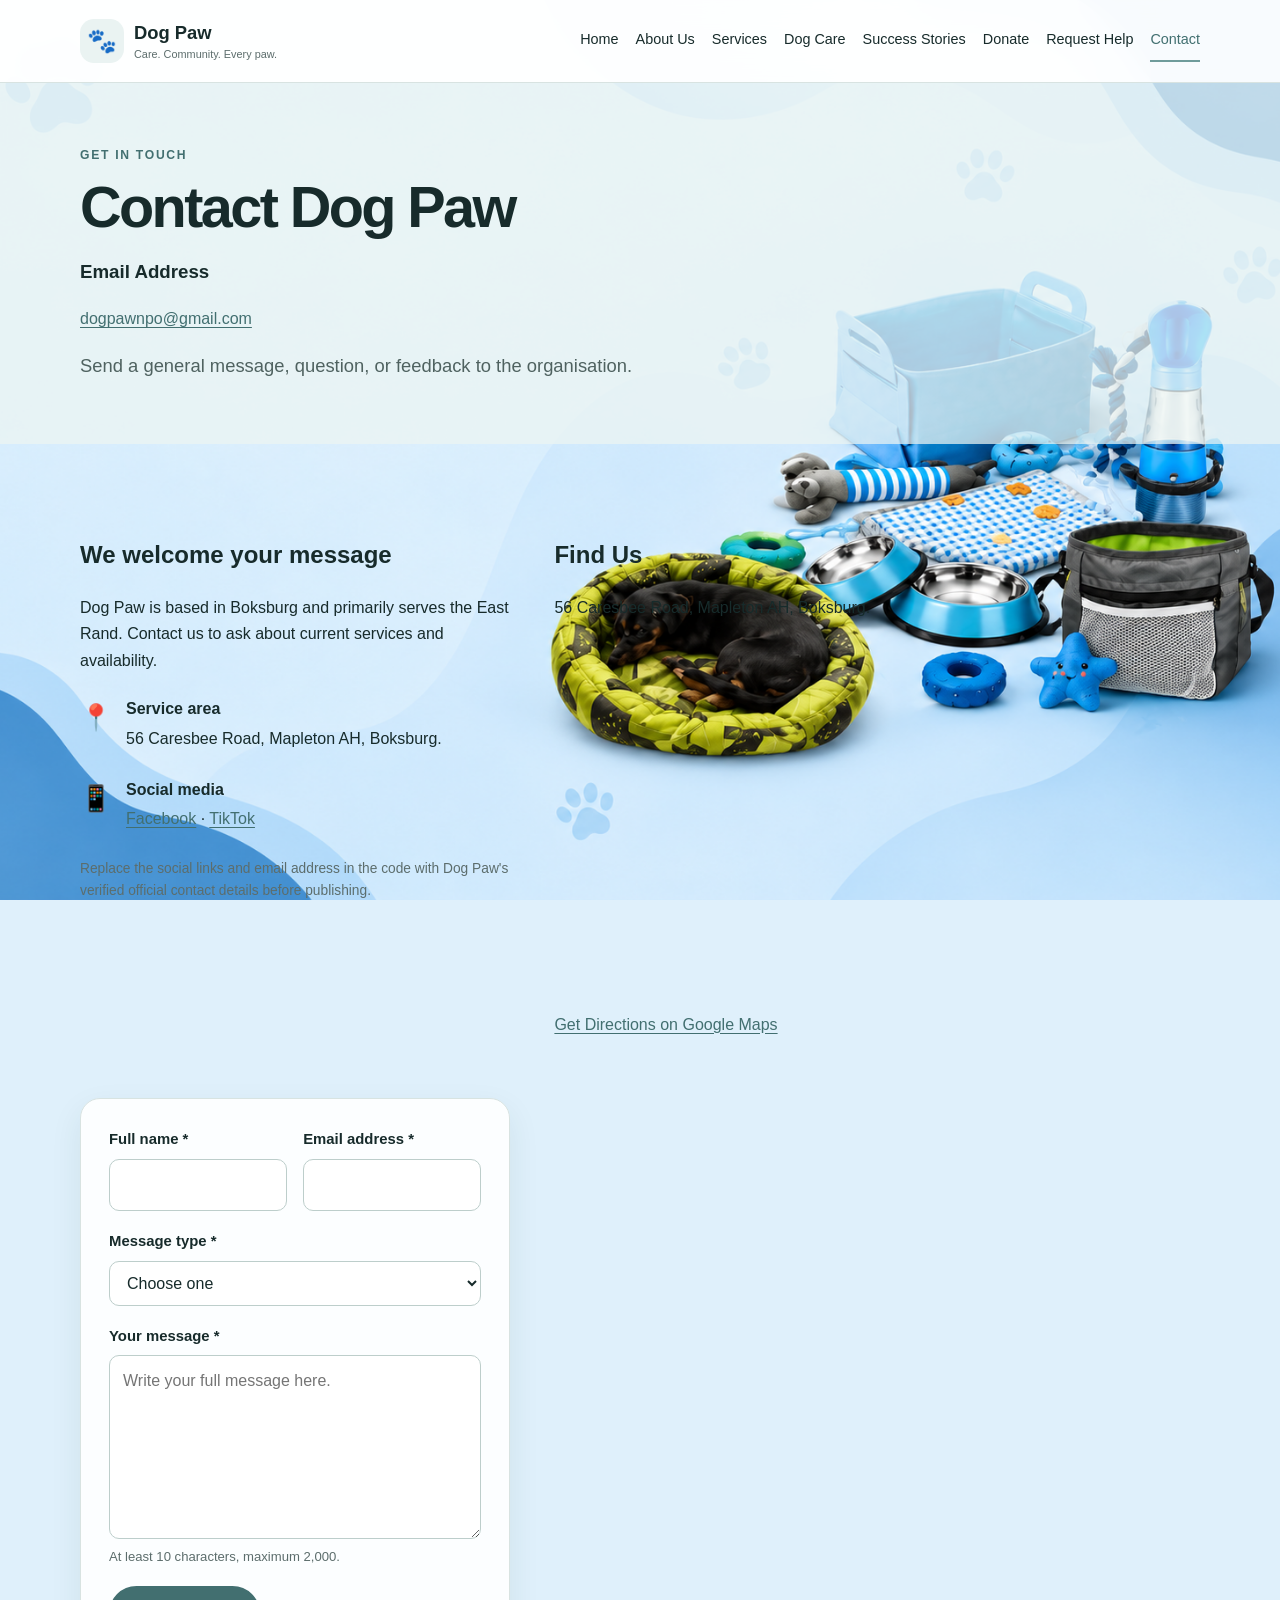
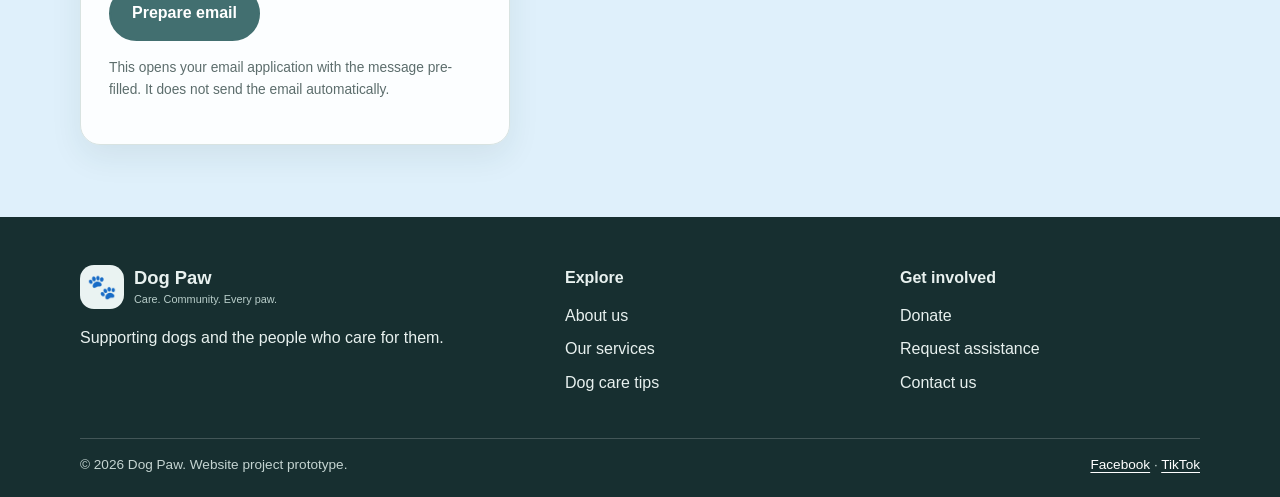
==== commit 3fe166a5: "commit" ====
--- a/Dog-Paw-Final-Website/contact.html
+++ b/Dog-Paw-Final-Website/contact.html
@@ -27,7 +27,14 @@
   </div>
 </header>
 <main id="main">
-<section class="page-hero"><div class="container"><p class="eyebrow">Get in touch</p><h1>Contact Dog Paw</h1><p class="lead">Send a general message, question, or feedback to the organisation.</p></div></section>
+<section class="page-hero"><div class="container"><p class="eyebrow">Get in touch</p><h1>Contact Dog Paw</h1><div class="contact-item">
+    <h3>Email Address</h3>
+    <p>
+        <a href="mailto:dogpawnpo@gmail.com">
+            dogpawnpo@gmail.com
+        </a>
+    </p>
+</div><p class="lead">Send a general message, question, or feedback to the organisation.</p></div></section>
 <section class="section"><div class="container form-layout"><div><h2>We welcome your message</h2><p>Dog Paw is based in Boksburg and primarily serves the East Rand. Contact us to ask about current services and availability.</p><div class="contact-detail"><span>📍</span><div><strong>Service area</strong><p>56 Caresbee Road, Mapleton AH, Boksburg.</p></div></div><div class="contact-detail"><span>📱</span><div><strong>Social media</strong><p><a href="https://www.facebook.com/" target="_blank" rel="noopener noreferrer">Facebook</a> · <a href="https://www.tiktok.com/" target="_blank" rel="noopener noreferrer">TikTok</a></p></div></div><p class="small-note">Replace the social links and email address in the code with Dog Paw's verified official contact details before publishing.</p></div>
   <!-- Interactive Google Map -->
 <div class="map-container">
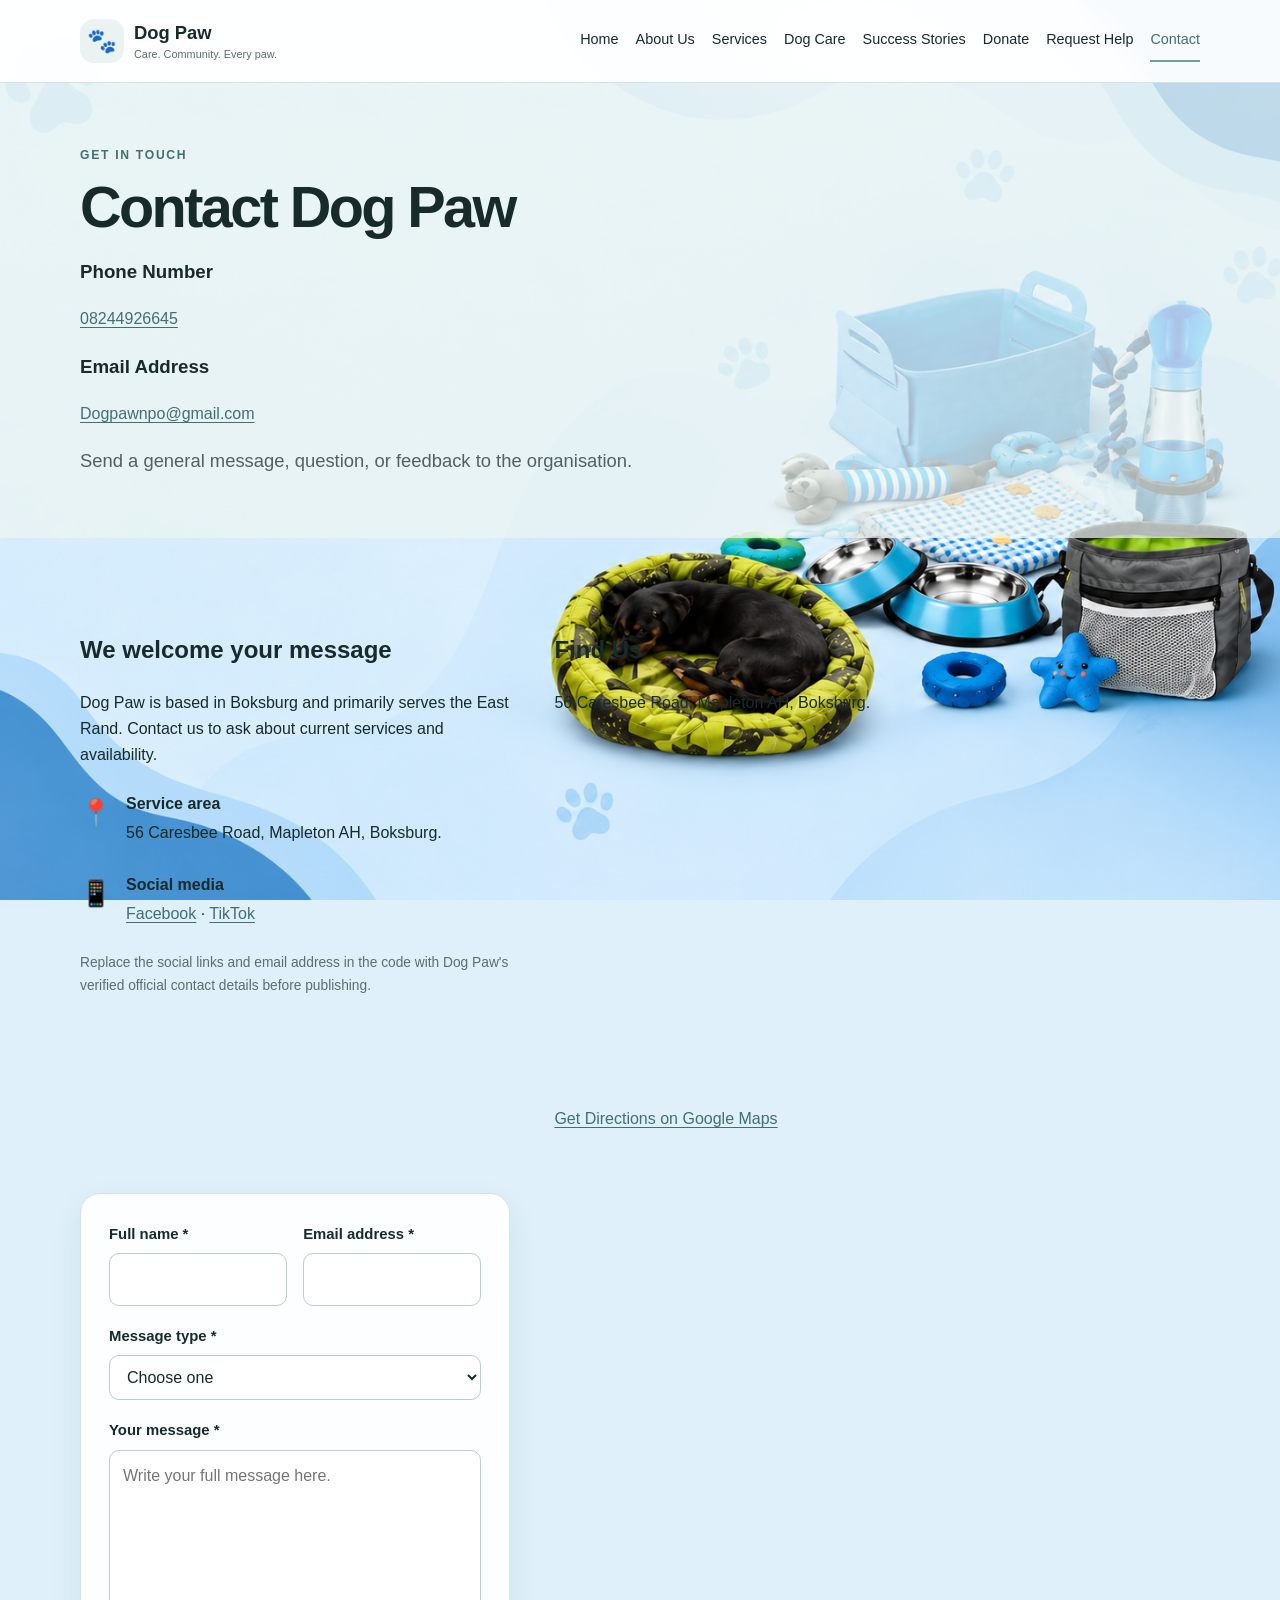
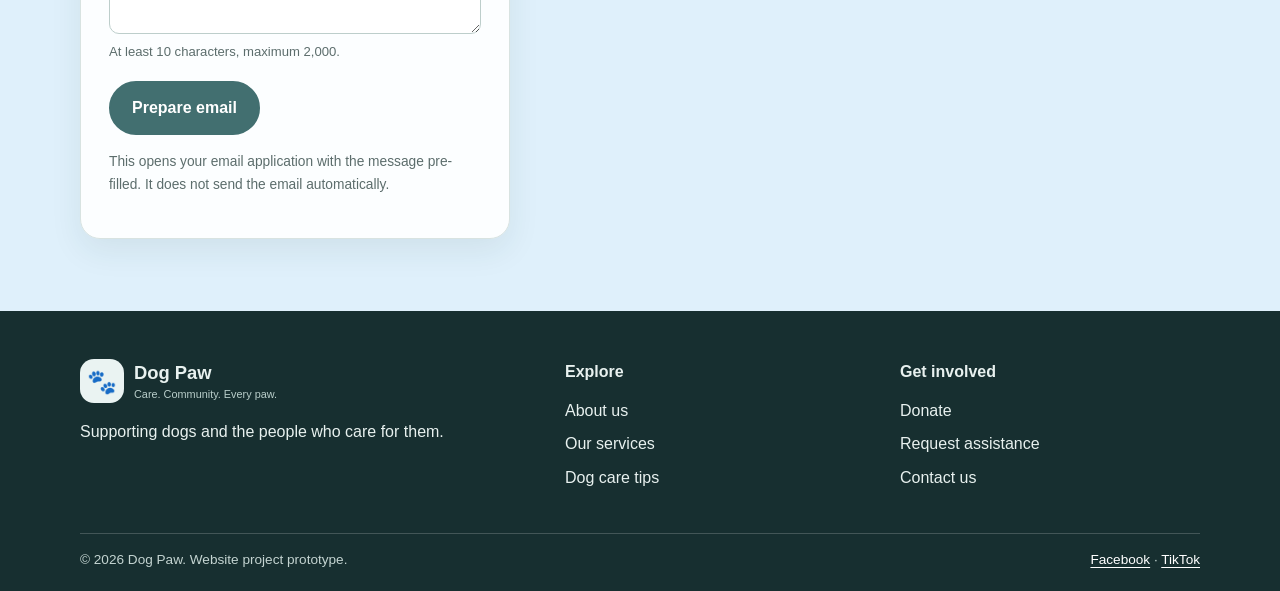
==== commit 381b5874: "commit" ====
--- a/Dog-Paw-Final-Website/contact.html
+++ b/Dog-Paw-Final-Website/contact.html
@@ -28,10 +28,17 @@
 </header>
 <main id="main">
 <section class="page-hero"><div class="container"><p class="eyebrow">Get in touch</p><h1>Contact Dog Paw</h1><div class="contact-item">
+    <h3>Phone Number</h3>
+    <p>
+        <a href="tel:08244926645">08244926645</a>
+    </p>
+</div>
+
+<div class="contact-item">
     <h3>Email Address</h3>
     <p>
-        <a href="mailto:dogpawnpo@gmail.com">
-            dogpawnpo@gmail.com
+        <a href="mailto:Dogpawnpo@gmail.com">
+            Dogpawnpo@gmail.com
         </a>
     </p>
 </div><p class="lead">Send a general message, question, or feedback to the organisation.</p></div></section>
